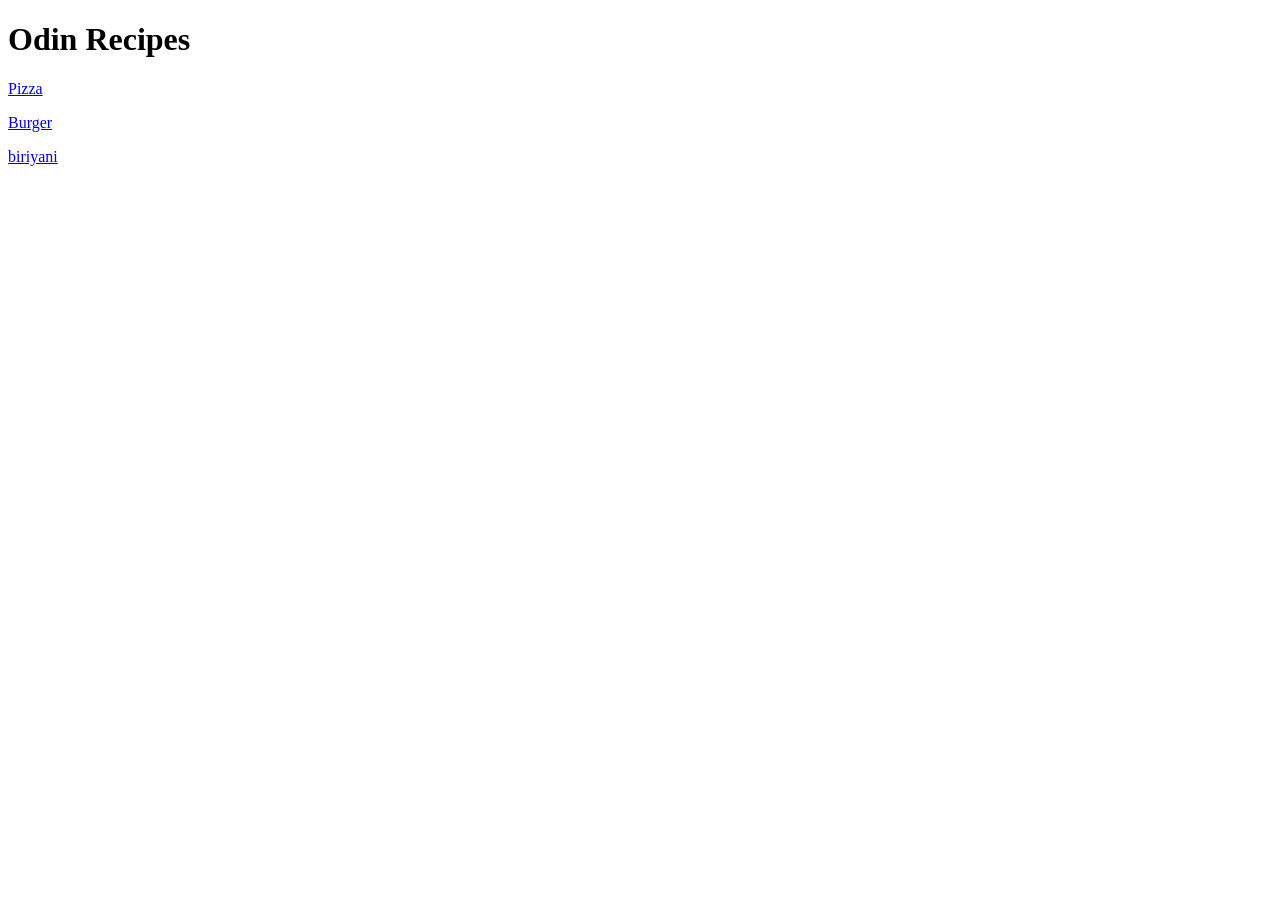
==== index.html @ 06f6bb03 "Created the  index file and other file requied for the website" ====
<!DOCTYPE html>
<html lang="en">
<head>
    <meta charset="UTF-8">
    <meta name="viewport" content="width=device-width, initial-scale=1.0">
    <title>Document</title>
</head>
<body>
    <h1>Odin Recipes</h1>
   <P> <a href="recipes/pizza.html">Pizza</a> </P>
   <p> <a href="recipes/burger.html">Burger</a></p>
   <p><a href="recipes/biriyani.html">biriyani</a></p>
</body>
</html>
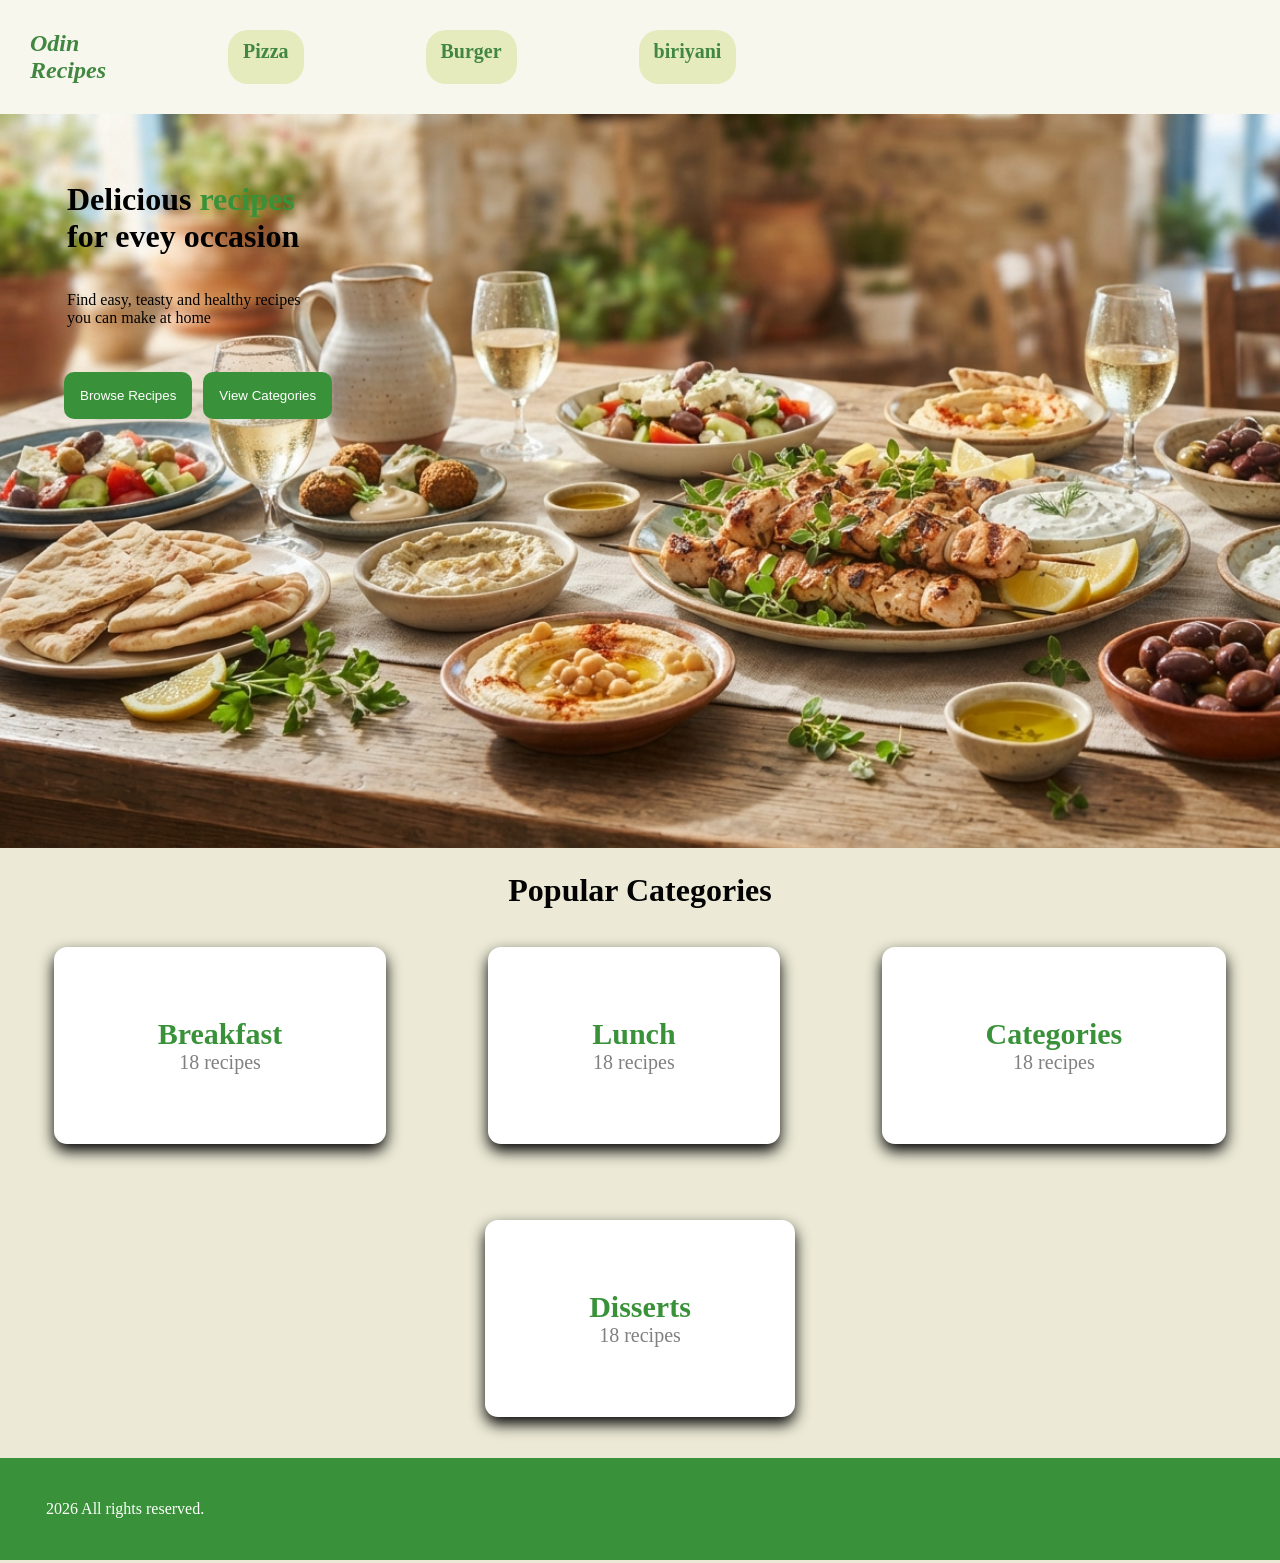
==== commit 360090e6: "Added css to the home page" ====
--- a/index.html
+++ b/index.html
@@ -4,11 +4,51 @@
     <meta charset="UTF-8">
     <meta name="viewport" content="width=device-width, initial-scale=1.0">
     <title>Document</title>
+    <link rel="stylesheet" href="styles.css">
 </head>
 <body>
+      <nav>
     <h1>Odin Recipes</h1>
-   <P> <a href="recipes/pizza.html">Pizza</a> </P>
-   <p> <a href="recipes/burger.html">Burger</a></p>
-   <p><a href="recipes/biriyani.html">biriyani</a></p>
+    
+  
+   <a href="recipes/pizza.html">Pizza</a> 
+   <a href="recipes/burger.html">Burger</a>
+   <a href="recipes/biriyani.html">biriyani</a>
+   <input type="text" placeholder="Search recipes...">
+   </nav>
+   <div class="mid">
+   
+    <div  class="h">
+    <h1 >Delicious <span>recipes</span></h1>
+    <h1>for evey occasion</h1>
+    </div>
+    
+    <div class="space" >
+    <p>Find easy, teasty and healthy recipes</p>
+    <p>you can make at home</p>
+    </div class="btnclass">
+    <div><button class="btn" id="btn1">Browse Recipes</button> <button class="btn">View Categories</button></div>
+    
+   </div>
+  <diV class="cat">
+    <h1>Popular Categories</h1>
+    <span><b>Breakfast</b>
+        <p>18 recipes</p>
+    </span>
+    <span> <b>Lunch</b>
+        <p>18 recipes</p>
+    </span>
+    <span><b>Categories</b>
+        <p>18 recipes</p>
+    </span>
+    <span><strong>Disserts</strong>
+         <p>18 recipes</p>
+    </span>
+
+  </diV>
+  <div class="foot">
+    2026 All rights reserved.
+  </div>
+   
 </body>
 </html>
--- a/styles.css
+++ b/styles.css
@@ -0,0 +1,103 @@
+*{
+    margin: 0;
+    padding: 0;
+}
+body{
+    background-color: rgb(236, 234, 214);
+}
+nav{
+    display: flex;
+    background-color: rgb(247, 247, 238);
+    font-family: "playfai Display",serif;
+    color:rgb(65, 135, 65);
+    padding: 30px;
+}
+nav a{
+    color:rgb(65, 135, 65);
+    background-color:rgb(230, 235, 190);
+    margin-left: 122px;
+    padding: 10px 15px;
+    text-decoration: none;
+    font-weight: bold;
+    font-size: 20px;
+    border-radius: 20px;
+
+}
+nav input{
+    margin-left: 1300px;
+    font-size: 20px;
+    border-radius: 20px;
+    padding:10px;
+}
+nav h1{
+    font-style: italic;
+}
+.mid{
+    background-color: #d2d4b785;
+    height: 600px;
+    /* width: 600px; */
+    padding: 67px;
+    background-image: url(images/main.png);
+    background-size: cover;
+    background-position: cover;
+   }
+h1 span{color: rgb(57, 146, 57);
+}
+.h{
+    padding-bottom: 36px;
+}
+
+div .space{
+   padding-bottom: 43px;
+}
+.btn{
+    padding: 16px;
+    background-color:rgb(57, 146, 57) ;
+    border:none;
+    border-radius: 10px;
+    margin :0px 10px;
+    color: white;
+}
+.btn#btn1{
+    margin: 2px -3px;
+}
+div .btnclass{
+    margin-left: 20px;
+    
+}
+.img{
+    
+    background-color: rgb(237, 189, 189);
+    margin: 2px 2px;
+}
+.cat{
+    margin-top:24px;
+    color: rgb(2, 2, 2);
+    text-align: center;
+}
+.cat span{
+    display: inline-block;
+    background-color:rgb(255, 255, 255) ;
+    margin: 38px 49px;
+    padding: 70px 104px;
+    border-radius: 13px;
+    box-shadow: 0px 7px 15px black;
+    color:rgb(57, 146, 57) ;
+    font-size:30px;
+}
+.cat span p{
+    color: grey;
+    font-size: 20px;
+}
+.foot{
+    background-color:rgb(57, 146, 57) ;
+    padding: 42px 46px;
+    margin: 3px 0px;
+    color:white;
+}
+img{
+    display: block;
+    height: 400px;
+    width: 400x;
+    margin: 30px auto;
+}
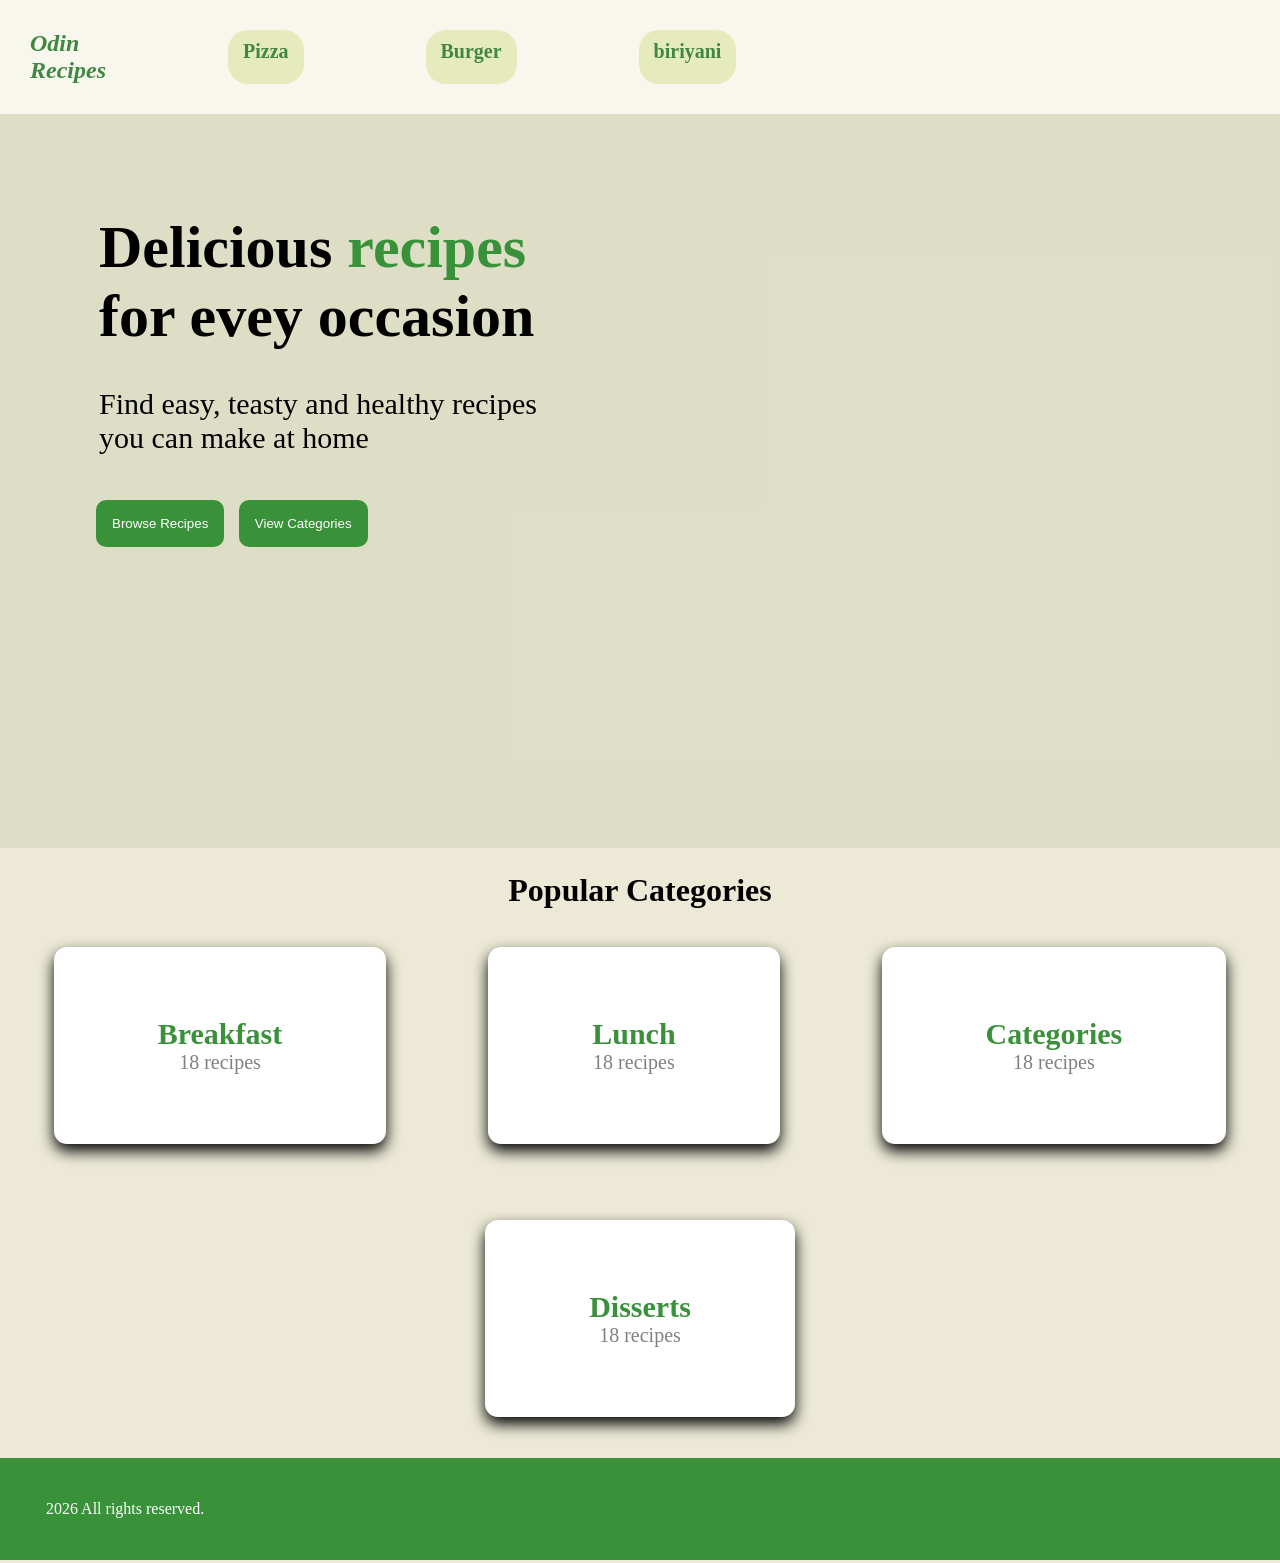
==== commit 8af48c6c: "changed the background opacity" ====
--- a/index.html
+++ b/index.html
@@ -17,7 +17,7 @@
    <input type="text" placeholder="Search recipes...">
    </nav>
    <div class="mid">
-   
+   <div class="m">
     <div  class="h">
     <h1 >Delicious <span>recipes</span></h1>
     <h1>for evey occasion</h1>
@@ -29,6 +29,7 @@
     </div class="btnclass">
     <div><button class="btn" id="btn1">Browse Recipes</button> <button class="btn">View Categories</button></div>
     
+   </div>
    </div>
   <diV class="cat">
     <h1>Popular Categories</h1>
--- a/styles.css
+++ b/styles.css
@@ -37,7 +37,9 @@
     height: 600px;
     /* width: 600px; */
     padding: 67px;
-    background-image: url(images/main.png);
+    background-image:linear-gradient(rgba(255, 255,
+
+255, 0.4)),url("images/main.png");
     background-size: cover;
     background-position: cover;
    }
@@ -100,4 +102,9 @@
     height: 400px;
     width: 400x;
     margin: 30px auto;
+}
+.m{
+    padding: 2px;
+    margin: 30px;
+    font-size: 30px;
 }
